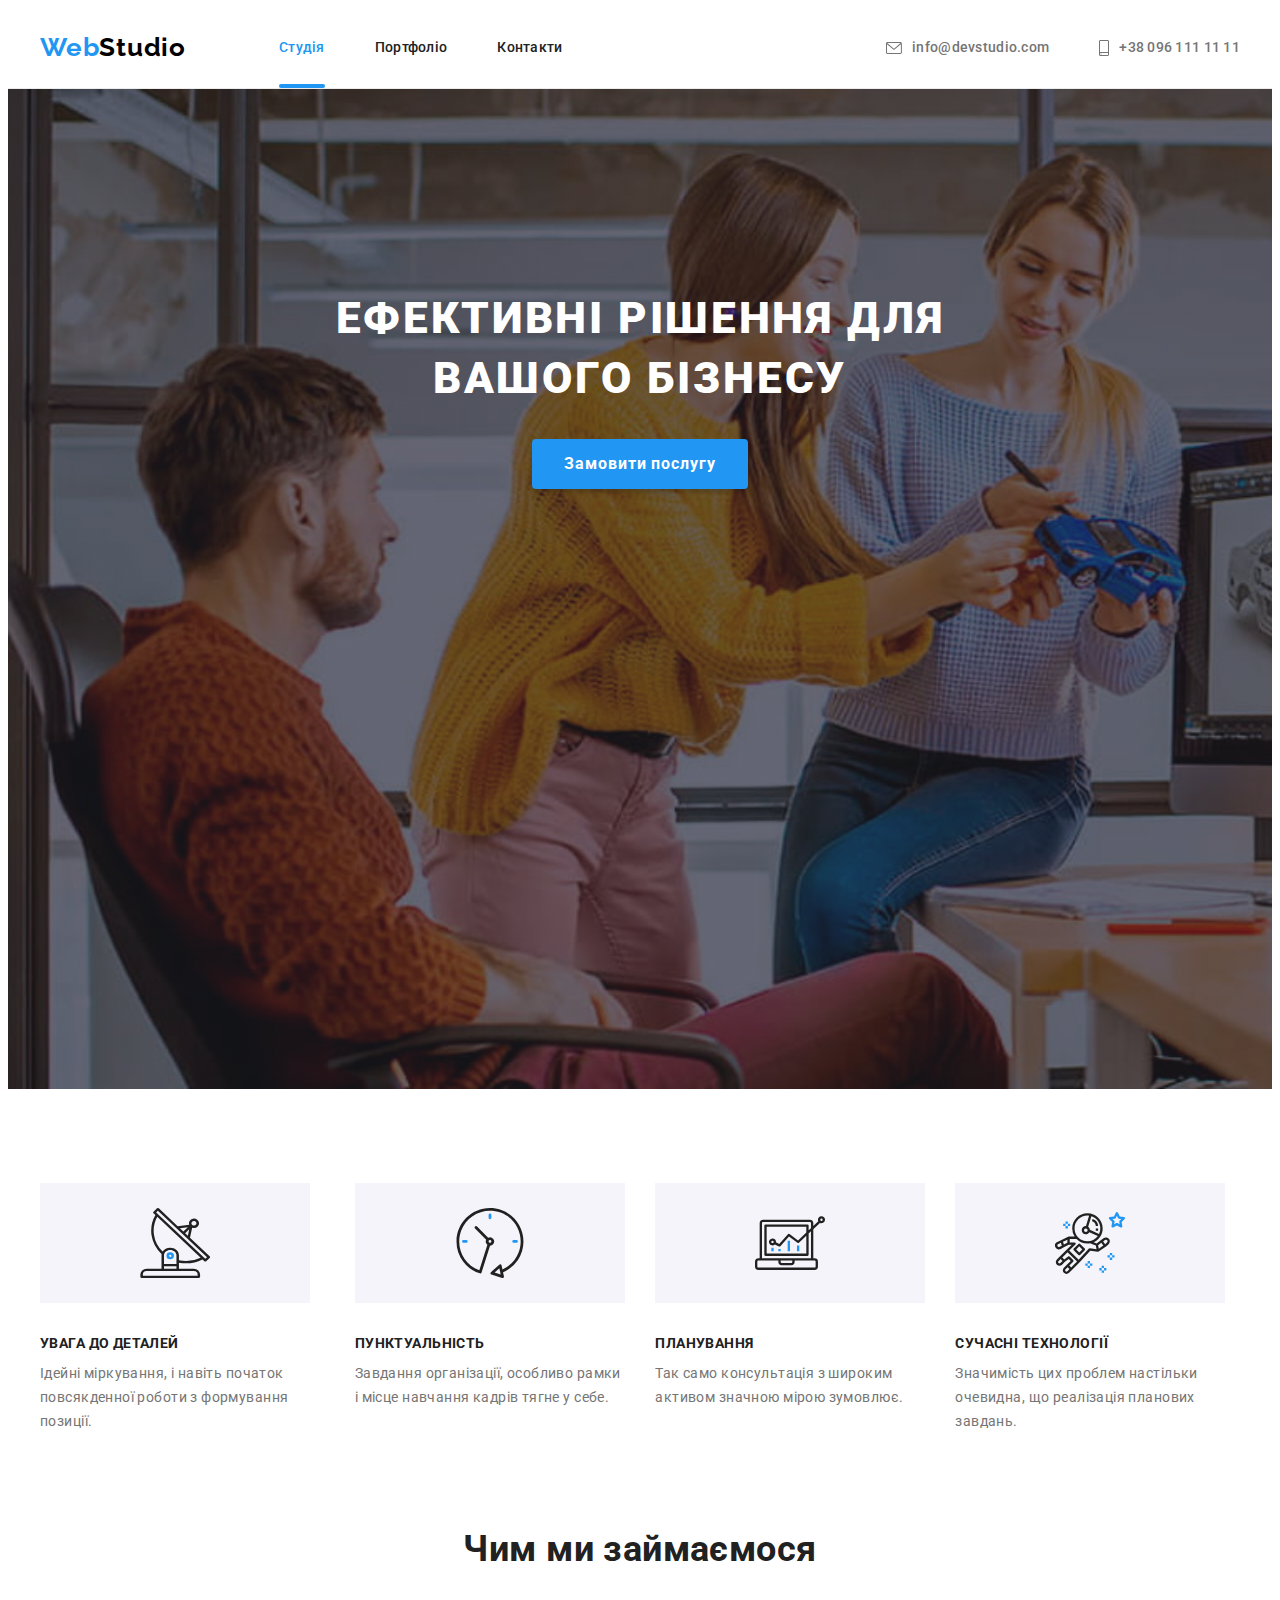
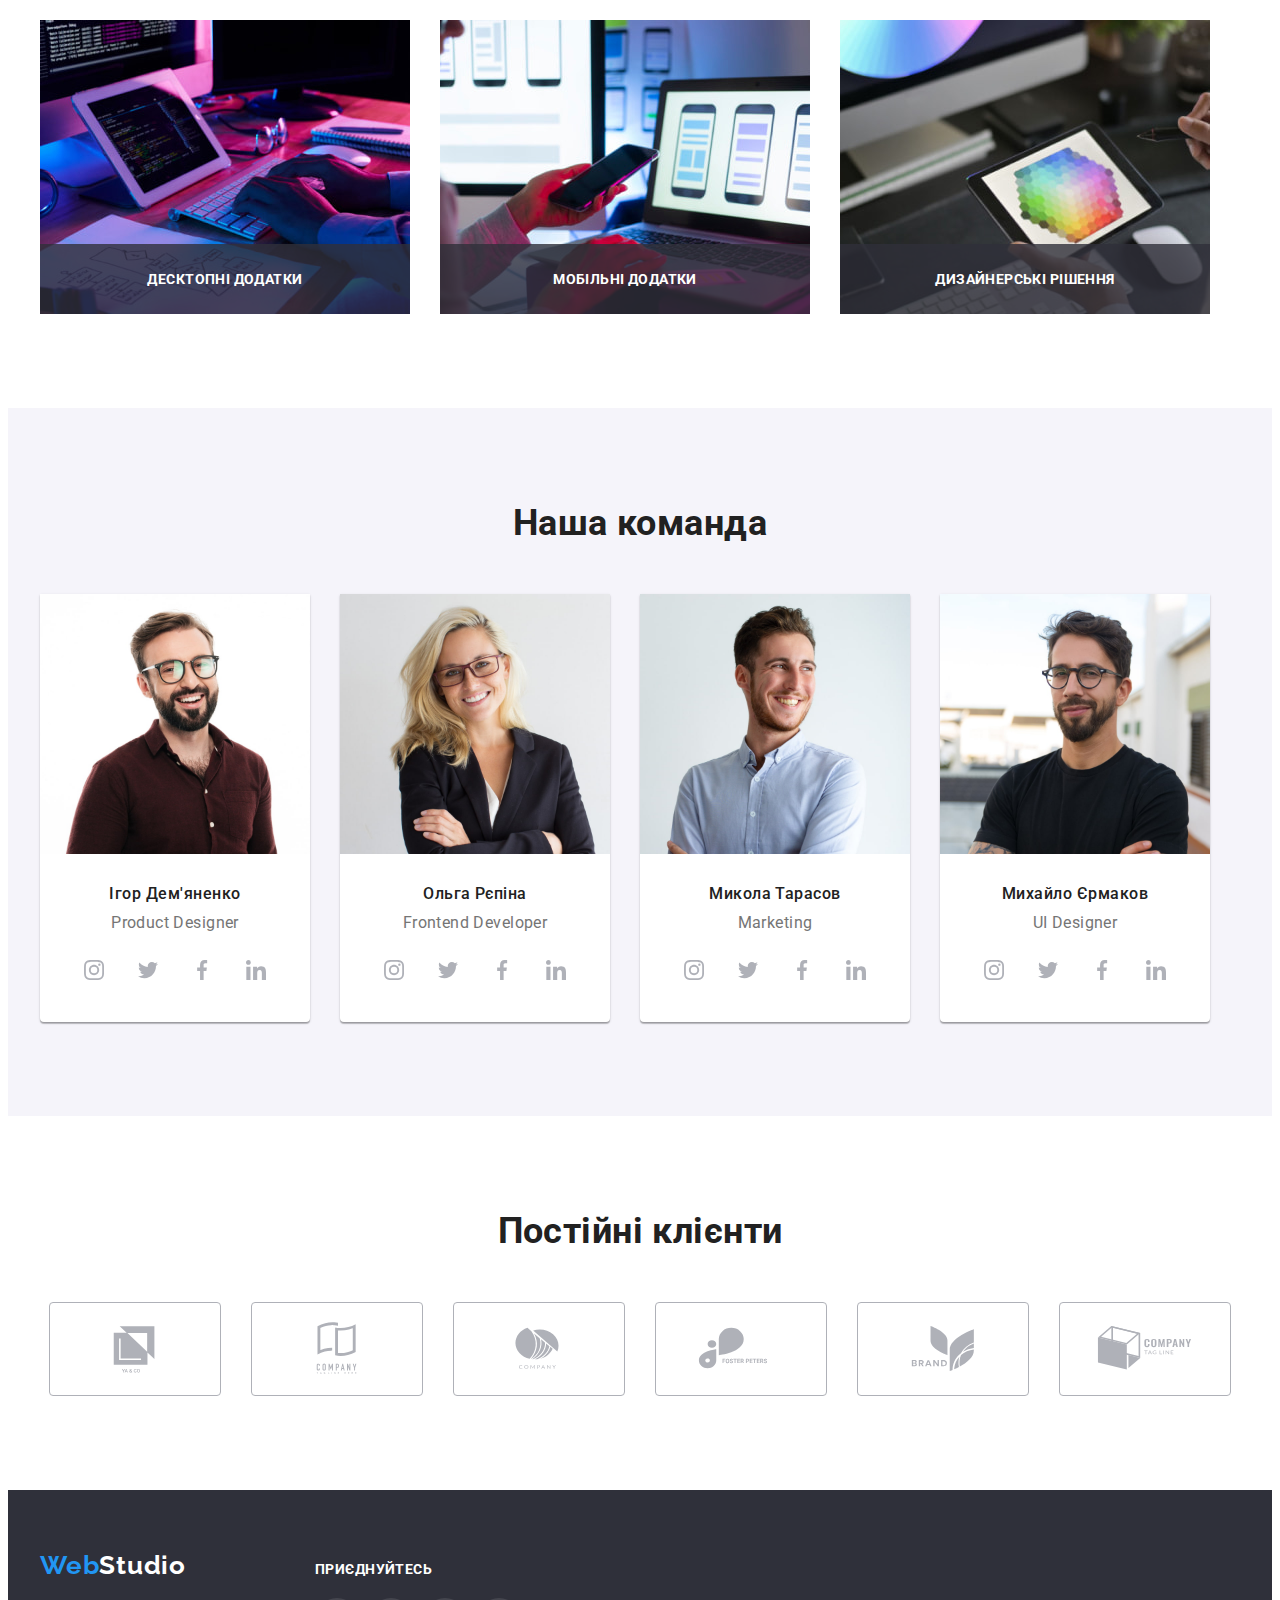
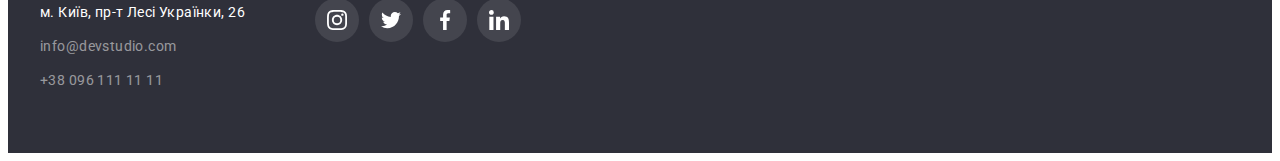
==== index.html @ 172106c4 "Initial commit" ====
<!DOCTYPE html>
<html lang="uk">
  <head>
    <meta charset="UTF-8" />
    <meta http-equiv="X-UA-Compatible" content="IE=edge" />
    <meta name="viewport" content="width=device-width, initial-scale=1.0" />
    <meta name="description" content="WebStudio - Ефективні рішення для вашого бізнесу" />
    <!-- Favicon start -->
    <link
      rel="apple-touch-icon"
      sizes="180x180"
      href="./images/favicon-package/apple-touch-icon.png"
    />
    <link
      rel="icon"
      type="image/png"
      sizes="32x32"
      href="./images/favicon-package/favicon-32x32.png"
    />
    <link
      rel="icon"
      type="image/png"
      sizes="16x16"
      href="./images/favicon-package/favicon-16x16.png"
    />
    <link rel="manifest" href="./images/favicon-package/site.webmanifest" />
    <link rel="mask-icon" href="./images/favicon-package/safari-pinned-tab.svg" color="#5bbad5" />
    <meta name="msapplication-TileColor" content="#da532c" />
    <meta name="theme-color" content="#ffffff" />
    <!-- Favicon end -->
    <title>WebStudio</title>
    <!-- Fonts -->
    <link rel="preconnect" href="https://fonts.googleapis.com" />
    <link rel="preconnect" href="https://fonts.gstatic.com" crossorigin />
    <link
      href="https://fonts.googleapis.com/css2?family=Raleway:wght@700&family=Roboto:wght@400;500;700;900&display=swap"
      rel="stylesheet"
    />
    <!-- Modern-normalize -->
    <link
      rel="stylesheet"
      href="https://cdnjs.cloudflare.com/ajax/libs/modern-normalize/1.1.0/modern-normalize.min.css"
      integrity="sha512-wpPYUAdjBVSE4KJnH1VR1HeZfpl1ub8YT/NKx4PuQ5NmX2tKuGu6U/JRp5y+Y8XG2tV+wKQpNHVUX03MfMFn9Q=="
      crossorigin="anonymous"
      referrerpolicy="no-referrer"
    />
    <!-- Styles CSS -->
    <link href="./css/styles.css" rel="stylesheet" />
  </head>
  <body>
    <!-- Шапка -->
    <header class="header">
      <div class="header-container container">
        <nav class="nav">
          <a class="header-logo logo link" href="./index.html"
            ><span class="logo-accent">Web</span>Studio</a
          >
          <ul class="menu-list list">
            <li class="menu-item">
              <a class="menu-link link current" href="./index.html">Студія</a>
            </li>
            <li class="menu-item">
              <a class="menu-link link" href="./portfolio.html">Портфоліо</a>
            </li>
            <li class="menu-item"><a class="menu-link link" href="">Контакти</a></li>
          </ul>
        </nav>
        <ul class="contact-list list">
          <li class="contact-item">
            <a class="contact-link link" href="mailto:info@devstudio.com">
              <svg class="icon-envelope">
                <use href="./images/sprite.svg#icon-envelope"></use>
              </svg>
              info@devstudio.com</a
            >
          </li>
          <li class="contact-item">
            <a class="contact-link link" href="tel:+380961111111">
              <svg class="icon-smartphone">
                <use href="./images/sprite.svg#icon-smartphone"></use>
              </svg>
              +38 096 111 11 11</a
            >
          </li>
        </ul>
      </div>
    </header>

    <!-- Основна частина -->
    <main>
      <!-- hero -->
      <section class="hero">
        <div class="container">
          <h1 class="main-title">Ефективні рішення для вашого бізнесу</h1>
          <button class="hero-btn" type="button" data-modal-open>Замовити послугу</button>
        </div>
      </section>
      <!-- Переваги компанії -->
      <section class="benefits section">
        <div class="container">
          <h2 class="visually-hidden">Переваги компанії</h2>
          <ul class="benefits-list list">
            <li class="benefits-item antenna">
              <h3 class="benefits-headline">Увага до деталей</h3>
              <p class="benefits-text">
                Ідейні міркування, і навіть початок повсякденної роботи з формування позиції.
              </p>
            </li>
            <li class="benefits-item clock">
              <h3 class="benefits-headline">Пунктуальність</h3>
              <p class="benefits-text">
                Завдання організації, особливо рамки і місце навчання кадрів тягне у себе.
              </p>
            </li>
            <li class="benefits-item diagram">
              <h3 class="benefits-headline">Планування</h3>
              <p class="benefits-text">
                Так само консультація з широким активом значною мірою зумовлює.
              </p>
            </li>
            <li class="benefits-item astronaut">
              <h3 class="benefits-headline">Сучасні технології</h3>
              <p class="benefits-text">
                Значимість цих проблем настільки очевидна, що реалізація планових завдань.
              </p>
            </li>
          </ul>
        </div>
      </section>
      <!-- Чим ми займаємося -->
      <section class="activities section">
        <div class="container">
          <h2 class="activities-heading">Чим ми займаємося</h2>
          <ul class="activities-list list">
            <li class="activities-item">
              <img
                class="activities-img"
                src="./images/box-1.jpg"
                alt="Людина робить проект за допомогою планшета"
                width="370"
                height="294"
              />
              <p class="activities-text">Десктопні додатки</p>
            </li>
            <li class="activities-item">
              <img
                class="activities-img"
                src="./images/box-2.jpg"
                alt="Людина обирає дизайн застосунку для телефона"
                width="370"
                height="294"
              />
              <p class="activities-text">Мобільні додатки</p>
            </li>
            <li class="activities-item">
              <img
                class="activities-img"
                src="./images/box-3.jpg"
                alt="Людина тримає планшет з палеткою кольорів"
                width="370"
                height="294"
              />
              <p class="activities-text">Дизайнерські рішення</p>
            </li>
          </ul>
        </div>
      </section>
      <!-- Наша команда-->
      <section class="team section">
        <div class="container">
          <h2 class="team-heading">Наша команда</h2>
          <ul class="team-list list">
            <li class="team-item">
              <img
                class="team-img"
                src="./images/photo-1.jpg"
                alt="Фото чоловіка в окулярах"
                width="270"
                height="260"
              />
              <div class="team-container">
                <h3 class="team-headline">Ігор Дем'яненко</h3>
                <p class="team-text" lang="en">Product Designer</p>
                <ul class="team-social list">
                  <li class="social-item">
                    <a
                      href="#"
                      class="social-link link"
                      target="_blank"
                      rel="noreferrer noopener nofollow"
                      aria-label="instagram"
                    >
                      <svg class="social-icon">
                        <use href="./images/sprite.svg#icon-instagram"></use>
                      </svg>
                    </a>
                  </li>
                  <li class="social-item">
                    <a
                      href="#"
                      class="social-link link"
                      target="_blank"
                      rel="noreferrer noopener nofollow"
                      aria-label="twitter"
                    >
                      <svg class="social-icon">
                        <use href="./images/sprite.svg#icon-twitter"></use>
                      </svg>
                    </a>
                  </li>
                  <li class="social-item">
                    <a
                      href="#"
                      class="social-link link"
                      target="_blank"
                      rel="noreferrer noopener nofollow"
                      aria-label="facebook"
                    >
                      <svg class="social-icon">
                        <use href="./images/sprite.svg#icon-facebook"></use>
                      </svg>
                    </a>
                  </li>
                  <li class="social-item">
                    <a
                      href="#"
                      class="social-link link"
                      target="_blank"
                      rel="noreferrer noopener nofollow"
                      aria-label="linkedIn"
                    >
                      <svg class="social-icon">
                        <use href="./images/sprite.svg#icon-linkedin"></use>
                      </svg>
                    </a>
                  </li>
                </ul>
              </div>
            </li>
            <li class="team-item">
              <img
                class="team-img"
                src="./images/photo-2.jpg"
                alt="Фото жінки"
                width="270"
                height="260"
              />
              <div class="team-container">
                <h3 class="team-headline">Ольга Рєпіна</h3>
                <p class="team-text" lang="en">Frontend Developer</p>
                <ul class="team-social list">
                  <li class="social-item">
                    <a
                      href="#"
                      class="social-link link"
                      target="_blank"
                      rel="noreferrer noopener nofollow"
                      aria-label="instagram"
                    >
                      <svg class="social-icon">
                        <use href="./images/sprite.svg#icon-instagram"></use>
                      </svg>
                    </a>
                  </li>
                  <li class="social-item">
                    <a
                      href="#"
                      class="social-link link"
                      target="_blank"
                      rel="noreferrer noopener nofollow"
                      aria-label="twitter"
                    >
                      <svg class="social-icon">
                        <use href="./images/sprite.svg#icon-twitter"></use>
                      </svg>
                    </a>
                  </li>
                  <li class="social-item">
                    <a
                      href="#"
                      class="social-link link"
                      target="_blank"
                      rel="noreferrer noopener nofollow"
                      aria-label="facebook"
                    >
                      <svg class="social-icon">
                        <use href="./images/sprite.svg#icon-facebook"></use>
                      </svg>
                    </a>
                  </li>
                  <li class="social-item">
                    <a
                      href="#"
                      class="social-link link"
                      target="_blank"
                      rel="noreferrer noopener nofollow"
                      aria-label="linkedIn"
                    >
                      <svg class="social-icon">
                        <use href="./images/sprite.svg#icon-linkedin"></use>
                      </svg>
                    </a>
                  </li>
                </ul>
              </div>
            </li>
            <li class="team-item">
              <img
                class="team-img"
                src="./images/photo-3.jpg"
                alt="Фото чоловіка"
                width="270"
                height="260"
              />
              <div class="team-container">
                <h3 class="team-headline">Микола Тарасов</h3>
                <p class="team-text" lang="en">Marketing</p>
                <ul class="team-social list">
                  <li class="social-item">
                    <a
                      href="#"
                      class="social-link link"
                      target="_blank"
                      rel="noreferrer noopener nofollow"
                      aria-label="instagram"
                    >
                      <svg class="social-icon">
                        <use href="./images/sprite.svg#icon-instagram"></use>
                      </svg>
                    </a>
                  </li>
                  <li class="social-item">
                    <a
                      href="#"
                      class="social-link link"
                      target="_blank"
                      rel="noreferrer noopener nofollow"
                      aria-label="twitter"
                    >
                      <svg class="social-icon">
                        <use href="./images/sprite.svg#icon-twitter"></use>
                      </svg>
                    </a>
                  </li>
                  <li class="social-item">
                    <a
                      href="#"
                      class="social-link link"
                      target="_blank"
                      rel="noreferrer noopener nofollow"
                      aria-label="facebook"
                    >
                      <svg class="social-icon">
                        <use href="./images/sprite.svg#icon-facebook"></use>
                      </svg>
                    </a>
                  </li>
                  <li class="social-item">
                    <a
                      href="#"
                      class="social-link link"
                      target="_blank"
                      rel="noreferrer noopener nofollow"
                      aria-label="linkedIn"
                    >
                      <svg class="social-icon">
                        <use href="./images/sprite.svg#icon-linkedin"></use>
                      </svg>
                    </a>
                  </li>
                </ul>
              </div>
            </li>
            <li class="team-item">
              <img
                class="team-img"
                src="./images/photo-4.jpg"
                alt="Фото чоловіка в окулярах"
                width="270"
                height="260"
              />
              <div class="team-container">
                <h3 class="team-headline">Михайло Єрмаков</h3>
                <p class="team-text" lang="en">UI Designer</p>
                <ul class="team-social list">
                  <li class="social-item">
                    <a
                      href="#"
                      class="social-link link"
                      target="_blank"
                      rel="noreferrer noopener nofollow"
                      aria-label="instagram"
                    >
                      <svg class="social-icon">
                        <use href="./images/sprite.svg#icon-instagram"></use>
                      </svg>
                    </a>
                  </li>
                  <li class="social-item">
                    <a
                      href="#"
                      class="social-link link"
                      target="_blank"
                      rel="noreferrer noopener nofollow"
                      aria-label="twitter"
                    >
                      <svg class="social-icon">
                        <use href="./images/sprite.svg#icon-twitter"></use>
                      </svg>
                    </a>
                  </li>
                  <li class="social-item">
                    <a
                      href="#"
                      class="social-link link"
                      target="_blank"
                      rel="noreferrer noopener nofollow"
                      aria-label="facebook"
                    >
                      <svg class="social-icon">
                        <use href="./images/sprite.svg#icon-facebook"></use>
                      </svg>
                    </a>
                  </li>
                  <li class="social-item">
                    <a
                      href="#"
                      class="social-link link"
                      target="_blank"
                      rel="noreferrer noopener nofollow"
                      aria-label="linkedIn"
                    >
                      <svg class="social-icon">
                        <use href="./images/sprite.svg#icon-linkedin"></use>
                      </svg>
                    </a>
                  </li>
                </ul>
              </div>
            </li>
          </ul>
        </div>
      </section>
      <!-- Постійні клієнти -->
      <section class="partners-section section">
        <div class="container">
          <h2 class="partners-heading">Постійні клієнти</h2>
          <ul class="partners-list list">
            <li class="partners-item">
              <a
                href=""
                class="partners-link link"
                target="_blank"
                rel="noreferrer noopener nofollow"
                aria-label="YA and CO website"
              >
                <svg class="partner-icon">
                  <use href="./images/sprite.svg#icon-logo-1"></use>
                </svg>
              </a>
            </li>
            <li class="partners-item">
              <a
                href=""
                class="partners-link link"
                target="_blank"
                rel="noreferrer noopener nofollow"
                aria-label="Taglin Here Company website"
              >
                <svg class="partner-icon">
                  <use href="./images/sprite.svg#icon-logo-2"></use>
                </svg>
              </a>
            </li>
            <li class="partners-item">
              <a
                href=""
                class="partners-link link"
                target="_blank"
                rel="noreferrer noopener nofollow"
                aria-label="Company website"
              >
                <svg class="partner-icon">
                  <use href="./images/sprite.svg#icon-logo-3"></use>
                </svg>
              </a>
            </li>
            <li class="partners-item">
              <a
                href=""
                class="partners-link link"
                target="_blank"
                rel="noreferrer noopener nofollow"
                aria-label="Foster Peters website"
              >
                <svg class="partner-icon">
                  <use href="./images/sprite.svg#icon-logo-4"></use>
                </svg>
              </a>
            </li>
            <li class="partners-item">
              <a
                href=""
                class="partners-link link"
                target="_blank"
                rel="noreferrer noopener nofollow"
                aria-label="Brand website"
              >
                <svg class="partner-icon">
                  <use href="./images/sprite.svg#icon-logo-5"></use>
                </svg>
              </a>
            </li>
            <li class="partners-item">
              <a
                href=""
                class="partners-link link"
                target="_blank"
                rel="noreferrer noopener nofollow"
                aria-label="Tag line company website"
              >
                <svg class="partner-icon">
                  <use href="./images/sprite.svg#icon-logo-6"></use>
                </svg>
              </a>
            </li>
          </ul>
        </div>
      </section>
    </main>

    <!-- Підвал -->
    <footer class="footer">
      <div class="footer-container container">
        <div class="addres-wrap">
          <a class="footer-logo logo link" href="./index.html"
            ><span class="logo-accent">Web</span><span class="footer-logo-accent">Studio</span></a
          >
          <address class="address">
            <ul class="address-list list">
              <li class="address-item">
                <a
                  class="address-link link map"
                  href="https://www.google.com.ua/maps/place/бул.+Леси+Украинки,+26,+Киев,+02000/@50.4265841,30.5361971,17z"
                  target="_blank"
                  rel="noreferrer noopener nofollow"
                  >м. Київ, пр-т Лесі Українки, 26</a
                >
              </li>
              <li class="address-item">
                <a class="address-link link mail" href="mailto:info@devstudio.com"
                  >info@devstudio.com</a
                >
              </li>
              <li class="address-item">
                <a class="address-link link tel" href="tel:+380961111111">+38 096 111 11 11</a>
              </li>
            </ul>
          </address>
        </div>
        <div class="footer-wrap">
          <p class="footer-title">Приєднуйтесь</p>
          <ul class="footer-links list">
            <li>
              <a
                href="#"
                class="social-footer link"
                target="_blank"
                rel="noreferrer noopener nofollow"
                aria-label="instagram"
              >
                <svg class="social-icon">
                  <use href="./images/sprite.svg#icon-instagram"></use>
                </svg>
              </a>
            </li>
            <li>
              <a
                href="#"
                class="social-footer link"
                target="_blank"
                rel="noreferrer noopener nofollow"
                aria-label="twitter"
              >
                <svg class="social-icon">
                  <use href="./images/sprite.svg#icon-twitter"></use>
                </svg>
              </a>
            </li>
            <li>
              <a
                href="#"
                class="social-footer link"
                target="_blank"
                rel="noreferrer noopener nofollow"
                aria-label="facebook"
              >
                <svg class="social-icon">
                  <use href="./images/sprite.svg#icon-facebook"></use>
                </svg>
              </a>
            </li>
            <li>
              <a
                href="#"
                class="social-footer link"
                target="_blank"
                rel="noreferrer noopener nofollow"
                aria-label="linkedIn"
              >
                <svg class="social-icon">
                  <use href="./images/sprite.svg#icon-linkedin"></use>
                </svg>
              </a>
            </li>
          </ul>
        </div>
      </div>
    </footer>

    <!----------- Модальне вікно --------------->
    <div class="backdrop is-hidden" data-modal>
      <div class="modal">
        <button class="modal-btn" type="button" aria-label="закрити форму" data-modal-close>
          <svg class="modal-icon" width="18" height="18">
            <use href="./images/sprite.svg#icon-close"></use>
          </svg>
        </button>
      </div>
    </div>

    <script src="./js/modal.js"></script>
  </body>
</html>
---- css/styles.css ----
/*---------------------------- global------------------------------------ */
:root {
  /* ================= background colors ===============*/
  --main-background-color: #ffffff;
  --accent-background-color: #f5f4fa;
  --header-color: #212121;
  --footer-bcg-color: #2f303a;
  --footer-links-bcg: rgba(255, 255, 255, 0.1);
  --activities-text-bcg: rgba(47, 48, 58, 0.8);
  --portfolio-cards-hover: rgba(33, 150, 243, 0.9);
  --modal-window: rgba(0, 0, 0, 0.2);
  /* ==================== text colors ================ */
  --main-text-color: #757575;
  --portfolio-bcg-color: #eeeeee;
  --logo-main-color: #000000;
  --footer-contacts-color: rgba(225, 225, 225, 0.6);
  --footer-links-text: #ffffff;
  --text-and-button-accent: #2196f3;
  --effects-text: #ffffff;
  /* ========== decorative elements colors ========== */
  --header-line-color: #ececec;
  --portfolio-border: #eeeeee;
  --social-icons-color: #afb1b8;
  /* ========= text settings ======================== */
  --main-font: 'Roboto', sans-serif;
  --secondary-font: 'Raleway', sans-serif;
  /* ==================== animation ================= */
  --time-function: cubic-bezier(0.4, 0, 0.2, 1);
  --animation-time: 250ms;
}

body {
  background-color: var(--main-background-color);
  color: var(--main-text-color);
  font-family: var(--main-font);
  font-size: 14px;
  letter-spacing: 0.03em;
}
h1,
h2,
h3,
h4,
h5,
h6,
p {
  margin: 0;
  padding: 0;
}
img {
  display: block;
  width: 100%;
  height: auto;
}
button {
  display: block;
  margin: 0 auto;
  cursor: pointer;
  border: none;
  border-radius: 4px;
}
.address {
  font-style: normal;
}
.container {
  width: 1200px;
  padding: 0 15px;
  margin: 0 auto;
}
.section {
  padding-top: 94px;
  padding-bottom: 94px;
}
.list {
  list-style: none;
  margin: 0;
  padding-left: 0;
}
.link {
  text-decoration: none;
  color: var(--main-text-color);
}

.visually-hidden {
  position: absolute;
  width: 1px;
  height: 1px;
  margin: -1px;
  border: 0;
  padding: 0;
  white-space: nowrap;
  clip-path: inset(100%);
  clip: rect(0 0 0 0);
  overflow: hidden;
}
/* -------------------------- global end -------------------------------*/

/* ============================ header =================================*/
.header {
  border-bottom: 1px solid var(--header-line-color);
}
.header-container {
  display: flex;
  align-items: center;
}
.nav {
  display: flex;
  align-items: center;
}
.header-logo {
  margin-right: 93px;
}
.logo {
  color: var(--logo-main-color);
  font-family: var(--secondary-font);
  font-weight: 700;
  font-size: 26px;
  line-height: 1.2;
  letter-spacing: 0.03em;
}
.logo-accent {
  color: var(--text-and-button-accent);
}
.menu-list {
  display: flex;
}
.menu-item {
  position: relative;
}
.menu-item:not(:last-child) {
  margin-right: 50px;
}
.menu-link,
.contact-link {
  padding-top: 32px;
  padding-bottom: 32px;

  font-weight: 500;
  line-height: 1.14;
  letter-spacing: 0.02em;
}
.menu-link {
  display: inline-block;
  color: var(--header-color);

  transition: color var(--animation-time) var(--time-function);
}
.current {
  color: var(--text-and-button-accent);
}
.current::after {
  position: absolute;
  bottom: 0;
  left: 0;

  display: inline-block;
  content: '';
  width: 100%;
  height: 4px;
  background-color: var(--text-and-button-accent);
  border-radius: 2px;
}

.menu-link:hover,
.menu-link:focus,
.contact-link:hover,
.contact-link:focus {
  color: var(--text-and-button-accent);
}
.contact-list {
  display: flex;
  align-items: center;
  margin-left: auto;
}
.contact-item:first-child {
  margin-right: 50px;
}
.contact-link {
  display: flex;
  align-items: center;

  color: var(--main-text-color);
  transition: color var(--animation-time) var(--time-function);
}
.icon-envelope {
  width: 16px;
  height: 12px;
}
.icon-smartphone {
  width: 10px;
  height: 16px;
}
.icon-envelope,
.icon-smartphone {
  fill: currentColor;
  margin-right: 10px;
}

/* ================================== footer ============================== */
.footer {
  background-color: var(--footer-bcg-color);
  padding: 60px 0;
}
.footer-container {
  display: flex;
  align-items: baseline;
}
.addres-wrap {
  margin-right: 70px;
}
.footer-logo {
  display: inline-block;
  margin-bottom: 20px;
}
.footer-logo-accent {
  color: var(--main-background-color);
}
.address-item {
  line-height: 1.7;
}
.address-item:not(:last-child) {
  margin-bottom: 10px;
}
.address-link {
  transition: color var(--animation-time) var(--time-function);
}
.map {
  color: var(--main-background-color);
}
.mail,
.tel {
  color: var(--footer-contacts-color);
}
.address-link:hover,
.address-link:focus {
  color: var(--text-and-button-accent);
}

.footer-title {
  margin-bottom: 20px;

  font-family: var(--main-font);
  font-weight: 700;
  line-height: 1.2;
  text-transform: uppercase;
  color: var(--footer-links-text);
}
.footer-links {
  display: flex;
  justify-items: center;
  gap: 10px;
}
.social-footer,
.social-link {
  display: flex;
  justify-content: center;
  align-items: center;
  width: 44px;
  height: 44px;
  border-radius: 50%;
  background-color: var(--footer-links-bcg);
  color: var(--main-background-color);

  transition: color var(--animation-time) var(--time-function),
    background-color var(--animation-time) var(--time-function);
}
.social-footer:hover,
.social-footer:focus {
  background-color: var(--text-and-button-accent);
}
.social-icon {
  width: 20px;
  height: 20px;
  fill: currentColor;
}

/* ---------------------------------- main ---------------------------*/
/* ---------------------------------- hero ---------------------------*/
.hero {
  max-width: 1600px;
  height: 600px;
  padding-top: 200px;
  padding-bottom: 200px;
  margin-left: auto;
  margin-right: auto;
  background-color: var(--footer-bcg-color);
  background-image: linear-gradient(to right, rgba(47, 48, 58, 0.4), rgba(47, 48, 58, 0.4)),
    url('../images/hero-bcg.jpg');
  background-size: cover;
  background-repeat: no-repeat;

  text-align: center;
}

.main-title {
  margin-bottom: 30px;
  margin-left: auto;
  margin-right: auto;
  max-width: 696px;

  font-weight: 900;
  font-size: 44px;
  line-height: 1.36;
  text-align: center;
  letter-spacing: 0.06em;
  text-transform: uppercase;
  color: var(--main-background-color);
}
.hero-btn {
  display: inline-block;
  padding: 10px 32px;
  min-width: 216px;
  box-shadow: 0px 4px 4px rgba(0, 0, 0, 0.15);
  border: none;

  background-color: var(--text-and-button-accent);
  color: var(--main-background-color);
  font-family: inherit;
  font-weight: 700;
  font-size: 16px;
  line-height: 1.87;
  text-align: center;
  letter-spacing: 0.06em;
  cursor: pointer;
}

/* --------------------------- Переваги компанії ------------------------*/
.benefits,
.activities {
  background-color: var(--main-background-color);
}
.benefits-list {
  display: flex;
  justify-content: space-between;
}
.benefits-item {
  width: calc(100%-90px / 4);
}
.benefits-item:not(:last-child) {
  margin-right: 30px;
}
.antenna::before,
.clock::before,
.diagram::before,
.astronaut::before {
  content: '';
  display: inline-block;
  width: 270px;
  height: 120px;
  margin-bottom: 30px;

  background-color: var(--accent-background-color);
  background-repeat: no-repeat;
  background-position: 50% 50%;
  background-size: 70px 70px;
}
.antenna::before {
  background-image: url(../images/advantages-1.svg);
}
.clock::before {
  background-image: url(../images/advantages-2.svg);
}
.diagram::before {
  background-image: url(../images/advantages-3.svg);
}
.astronaut::before {
  background-image: url(../images/advantages-4.svg);
}
.benefits-headline {
  margin-bottom: 10px;

  font-size: 14px;
  text-transform: uppercase;
  font-weight: 700;
  line-height: 1.14;
  color: var(--header-color);
}
.benefits-text {
  line-height: 1.71;
}

/*----------------------- Чим ми займаємося ---------------------------*/
.activities {
  padding-top: 0;
}
.activities-heading {
  margin-bottom: 50px;
}
.activities-heading,
.team-heading,
.partners-heading {
  font-weight: 700;
  font-size: 36px;
  line-height: 1.17;
  text-align: center;
  color: var(--header-color);
}
.activities-list {
  display: flex;
  gap: 30px;
}
.activities-item {
  position: relative;
}
.activities-text {
  position: absolute;
  bottom: 0;

  display: flex;
  align-items: center;
  justify-content: center;
  width: 100%;
  height: 70px;
  background-color: var(--activities-text-bcg);

  font-weight: 700;
  text-transform: uppercase;
  color: var(--effects-text);
}

/*----------------------------------- Наша команда ----------------------- */
.team {
  background-color: var(--accent-background-color);
}
.team-heading {
  margin-bottom: 50px;
}
.team-list {
  display: flex;
}
.team-item {
  background-color: var(--main-background-color);
  width: 270px;
  box-shadow: 0px 1px 3px rgba(0, 0, 0, 0.12), 0px 1px 1px rgba(0, 0, 0, 0.14),
    0px 2px 1px rgba(0, 0, 0, 0.2);
  border-radius: 0px 0px 4px 4px;
}
.team-item:not(:last-child) {
  margin-right: 30px;
}
.team-container {
  padding: 30px 0;
  text-align: center;
}
.team-headline {
  margin-bottom: 10px;

  font-weight: 500;
  font-size: 16px;
  line-height: 1.19;
  letter-spacing: 0.03em;
  color: var(--header-color);
}
.team-text {
  font-size: 16px;
  line-height: 1.19;
}

.team-social {
  display: flex;
  justify-content: center;
  gap: 10px;
  margin-top: 16px;
}
.social-link {
  background-color: var(--main-background-color);
  color: var(--social-icons-color);
}
.social-link:hover,
.social-link:focus {
  background-color: var(--text-and-button-accent);
  color: var(--main-background-color);
}

/* ------------------------Постійні клієнти ---------------------------- */
.partners-heading {
  margin-bottom: 50px;
}
.partners-list {
  display: flex;
  justify-content: center;
  gap: 30px;
}
.partners-link {
  display: block;
  width: 170px;
  height: 92px;

  display: flex;
  justify-content: center;
  align-items: center;

  color: var(--social-icons-color);
  border: 1px solid var(--social-icons-color);
  border-radius: 4px;

  transition: color var(--animation-time) var(--time-function),
    border-color var(--animation-time) var(--time-function);
}
.partners-link:hover,
.partners-link:focus {
  color: var(--text-and-button-accent);
  border: 1px solid var(--text-and-button-accent);
}
.partner-icon {
  width: 106px;
  height: 60px;
  fill: currentColor;
}

/* ============================ модальне вікно   ====================== */
.backdrop {
  position: fixed;
  top: 0;
  left: 0;
  width: 100%;
  height: 100%;
  background-color: var(--modal-window);
  opacity: 1;

  transition: opacity var(--animation-time) var(--time-function);
}
.backdrop.is-hidden {
  opacity: 0;
  pointer-events: none;
  /* visibility: hidden; */
}
.modal {
  position: absolute;
  top: 50%;
  left: 50%;
  transform: translate(-50%, -50%) scale(1);
  transition: transform var(--animation-time) var(--time-function);

  width: 528px;
  height: 581px;
  border-radius: 4px;

  background-color: #ffffff;
  box-shadow: 0px 1px 3px rgba(0, 0, 0, 0.12), 0px 1px 1px rgba(0, 0, 0, 0.14),
    0px 2px 1px rgba(0, 0, 0, 0.2);
}
.backdrop.is-hidden .modal {
  transform: translate(-50%, -50%) scale(0.5);
}
.modal-btn {
  position: absolute;
  top: 8px;
  right: 8px;

  display: flex;
  justify-content: center;
  align-items: center;

  width: 30px;
  height: 30px;
  background: #ffffff;
  border: 1px solid rgba(0, 0, 0, 0.1);
  border-radius: 50%;
}

/* ========================== кінець модального вікна ====================== */

/* ========================= portfolio page =================================*/
.portfolio {
  background-color: var(--main-background-color);
}
/* ---------------------- кнопки -------------------- */
.portfolio-list {
  display: flex;
  justify-content: center;
  margin-bottom: 50px;
}
.portfolio-item:not(:last-child) {
  margin-right: 8px;
}
.portfolio-btn {
  display: inline-block;
  padding: 6px 22px;

  font-family: inherit;
  font-weight: 500;
  font-size: 16px;
  line-height: 1.63;
  text-align: center;
  letter-spacing: 0.03em;
  color: var(--header-color);
  background-color: var(--accent-background-color);

  transition: color var(--animation-time) var(--time-function),
    background-color var(--animation-time) var(--time-function),
    box-shadow var(--animation-time) var(--time-function);
}
.portfolio-btn:hover,
.portfolio-btn:focus {
  color: var(--main-background-color);
  background-color: var(--text-and-button-accent);
  box-shadow: 0px 3px 1px rgba(0, 0, 0, 0.1), 0px 1px 2px rgba(0, 0, 0, 0.08),
    0px 2px 2px rgba(0, 0, 0, 0.12);
}
/* ----------------------- картки -------------------- */
.works-list {
  display: flex;
  flex-wrap: wrap;
  margin-right: -30px;
  margin-bottom: -30px;
}
.works-item {
  flex-basis: calc(100% / 3 - 30px);
  margin-right: 30px;
  margin-bottom: 30px;
}
.works-link {
  transition: box-shadow var(--animation-time) var(--time-function);
}

.works-link:hover,
.works-link:focus {
  display: block;
  box-shadow: 0px 1px 1px rgba(0, 0, 0, 0.12), 0px 4px 4px rgba(0, 0, 0, 0.06),
    1px 4px 6px rgba(0, 0, 0, 0.16);
}
/*--------------------- оверлей ------------------  */
.portfolio-img-thumb {
  position: relative;
  overflow: hidden;
}
.portfolio-overlay {
  position: absolute;
  bottom: 0;

  transform: translateY(100%);
  opacity: 0;
  transition: transform var(--animation-time) var(--time-function),
    opacity var(--animation-time) var(--time-function);

  display: flex;
  align-items: center;

  width: 100%;
  height: 100%;
  background-color: var(--portfolio-cards-hover);
}
.works-link:hover .portfolio-overlay,
.works-link:focus .portfolio-overlay {
  transform: translateY(0);
  opacity: 1;
}

.portfolio-overlay-text {
  display: inline-block;
  padding: 0 24px;

  font-size: 18px;
  line-height: 1.6;
  color: var(--effects-text);
}
/*--------------------- підпис ------------------  */
.works-shadow {
  padding: 20px 24px;
  border: 1px solid var(--portfolio-border);
  border-top: none;
}
.works-title {
  margin-bottom: 4px;
  font-weight: 700;
  font-size: 18px;
  line-height: 2;
  letter-spacing: 0.06em;
  color: var(--header-color);
}
.works-text {
  font-size: 16px;
  line-height: 1.88;
  letter-spacing: 0.03em;
}

/* ========================= portfolio page end ==============================*/
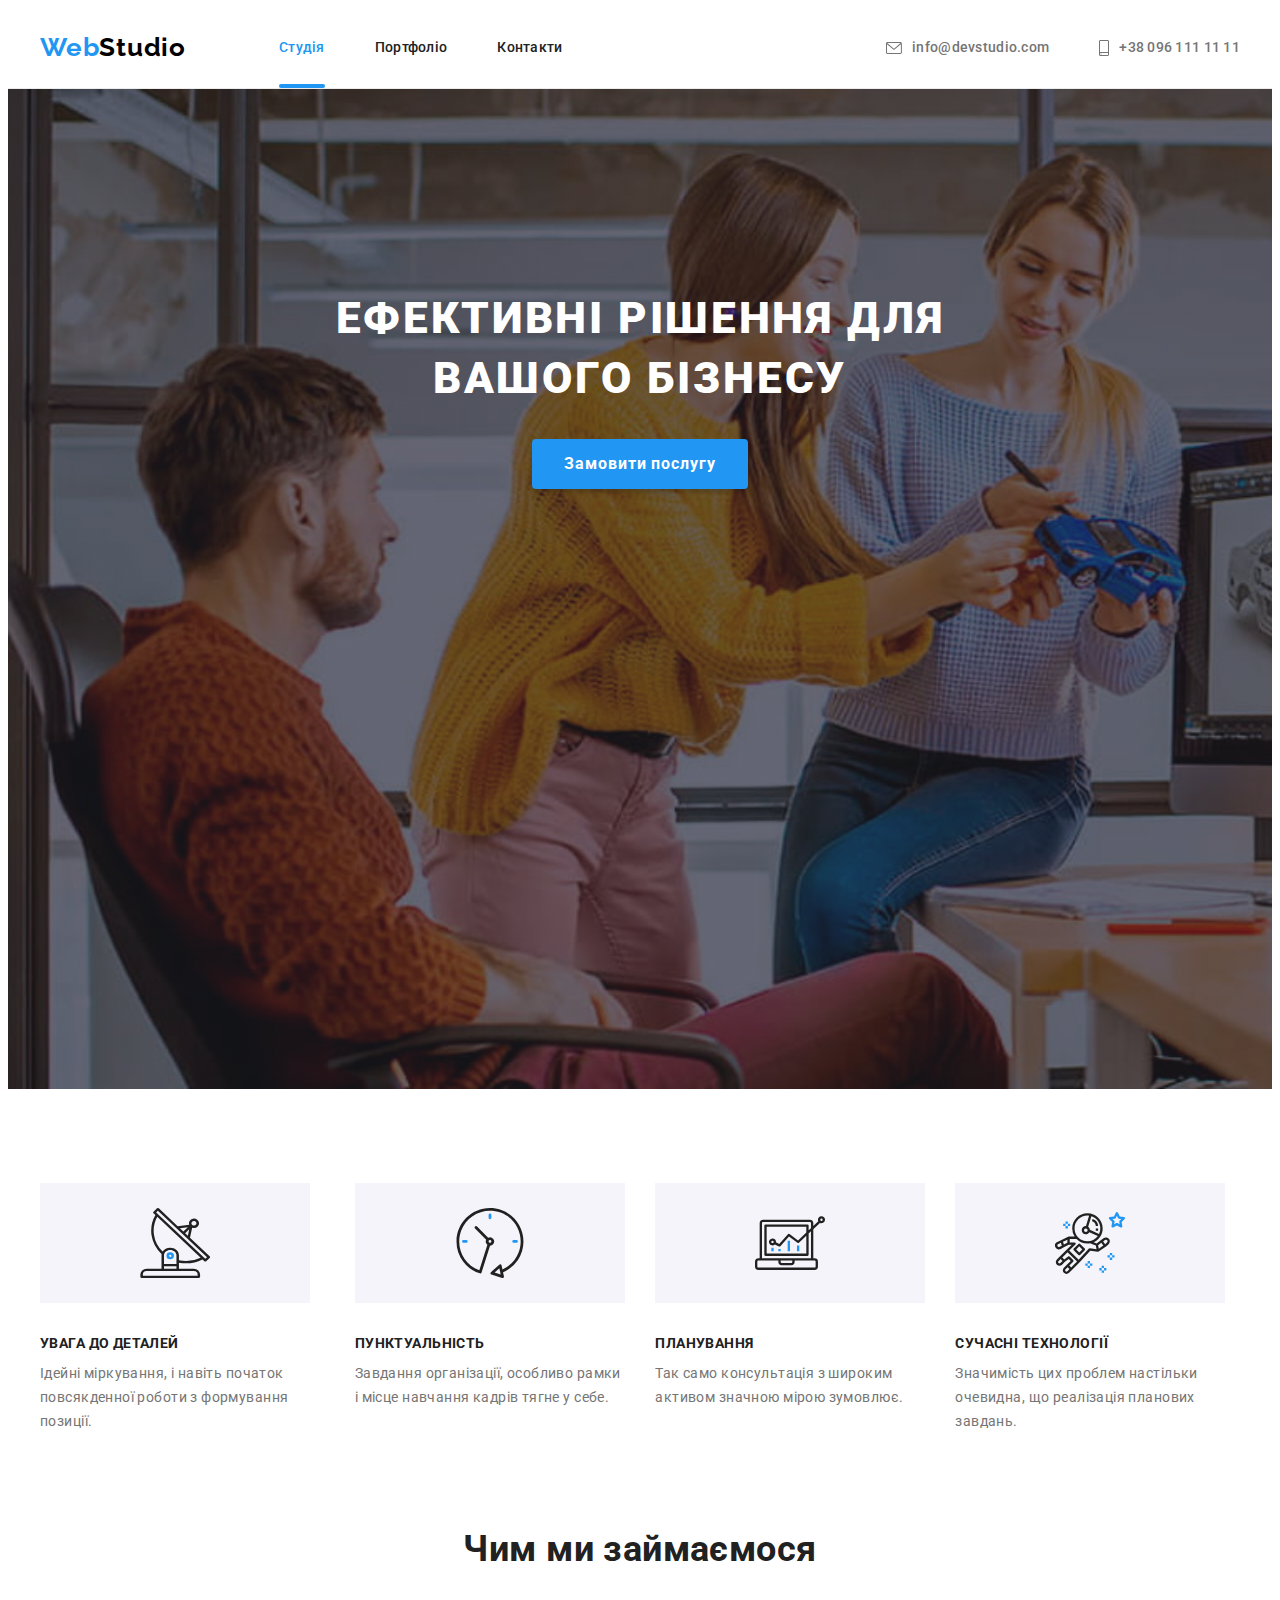
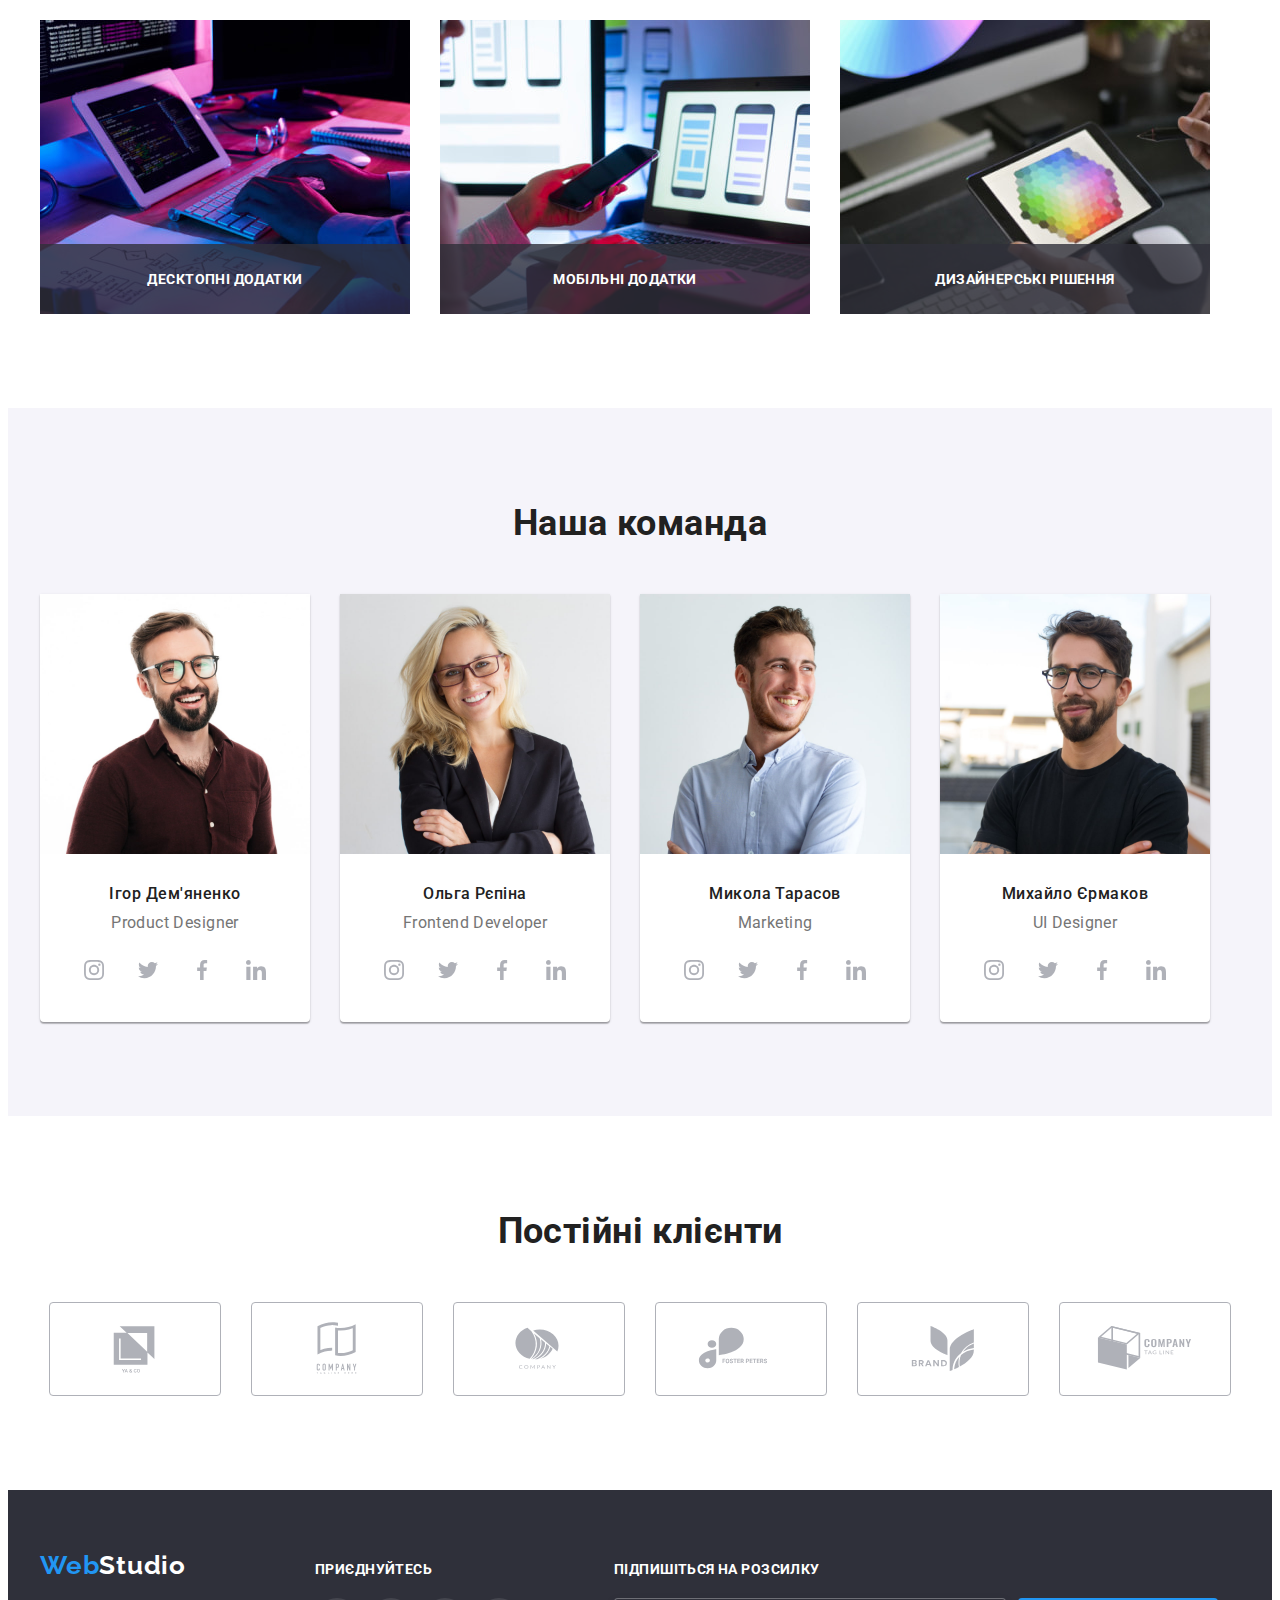
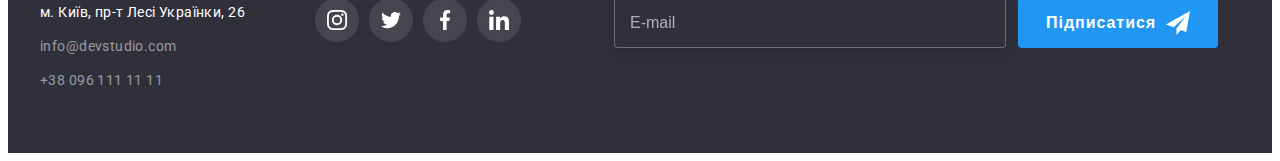
==== commit a52835b2: "footer form made" ====
--- a/index.html
+++ b/index.html
@@ -615,6 +615,18 @@
             </li>
           </ul>
         </div>
+        <form class="footer-form" name="footer-form" autocomplete="on">
+          <p class="footer-form-name">Підпишіться на розсилку</p>
+          <label class="footer-label">
+            <input class="footer-imput" name="email" type="email" placeholder="E-mail" />
+            <button class="footer-form-btn" type="submit">
+              Підписатися
+              <svg class="footer-form-icon">
+                <use href="./images/sprite.svg#send"></use>
+              </svg>
+            </button>
+          </label>
+        </form>
       </div>
     </footer>
 
--- a/css/styles.css
+++ b/css/styles.css
@@ -194,6 +194,7 @@
   fill: currentColor;
   margin-right: 10px;
 }
+/* -------------------------- header end -------------------------------*/
 
 /* ================================== footer ============================== */
 .footer {
@@ -273,7 +274,55 @@
   fill: currentColor;
 }
 
-/* ---------------------------------- main ---------------------------*/
+.footer-form {
+  margin-left: 93px;
+}
+.footer-form-name {
+  margin-bottom: 20px;
+
+  font-weight: 700;
+  line-height: 1.2;
+  text-transform: uppercase;
+  color: var(--footer-links-text);
+}
+.footer-label {
+  display: flex;
+  gap: 12px;
+}
+.footer-imput {
+  width: 360px;
+  padding: 15px;
+  background-color: var(--footer-bcg-color);
+  border: 1px solid rgba(255, 255, 255, 0.3);
+  filter: drop-shadow(0px 4px 4px rgba(0, 0, 0, 0.15));
+  border-radius: 4px;
+}
+.footer-imput::placeholder {
+  font-size: 16px;
+  line-height: 1.25;
+  color: rgba(255, 255, 255, 0.6);
+}
+.footer-form-btn {
+  display: flex;
+  align-items: center;
+
+  padding: 10px 28px;
+  background-color: var(--text-and-button-accent);
+
+  font-weight: 700;
+  font-size: 16px;
+  line-height: 1.9;
+  letter-spacing: 0.06em;
+  color: var(--effects-text);
+}
+.footer-form-icon {
+  width: 24px;
+  height: 24px;
+  margin-left: 10px;
+}
+/* -------------------------- footer end -------------------------------*/
+
+/* =============================== main ===============================*/
 /* ---------------------------------- hero ---------------------------*/
 .hero {
   max-width: 1600px;
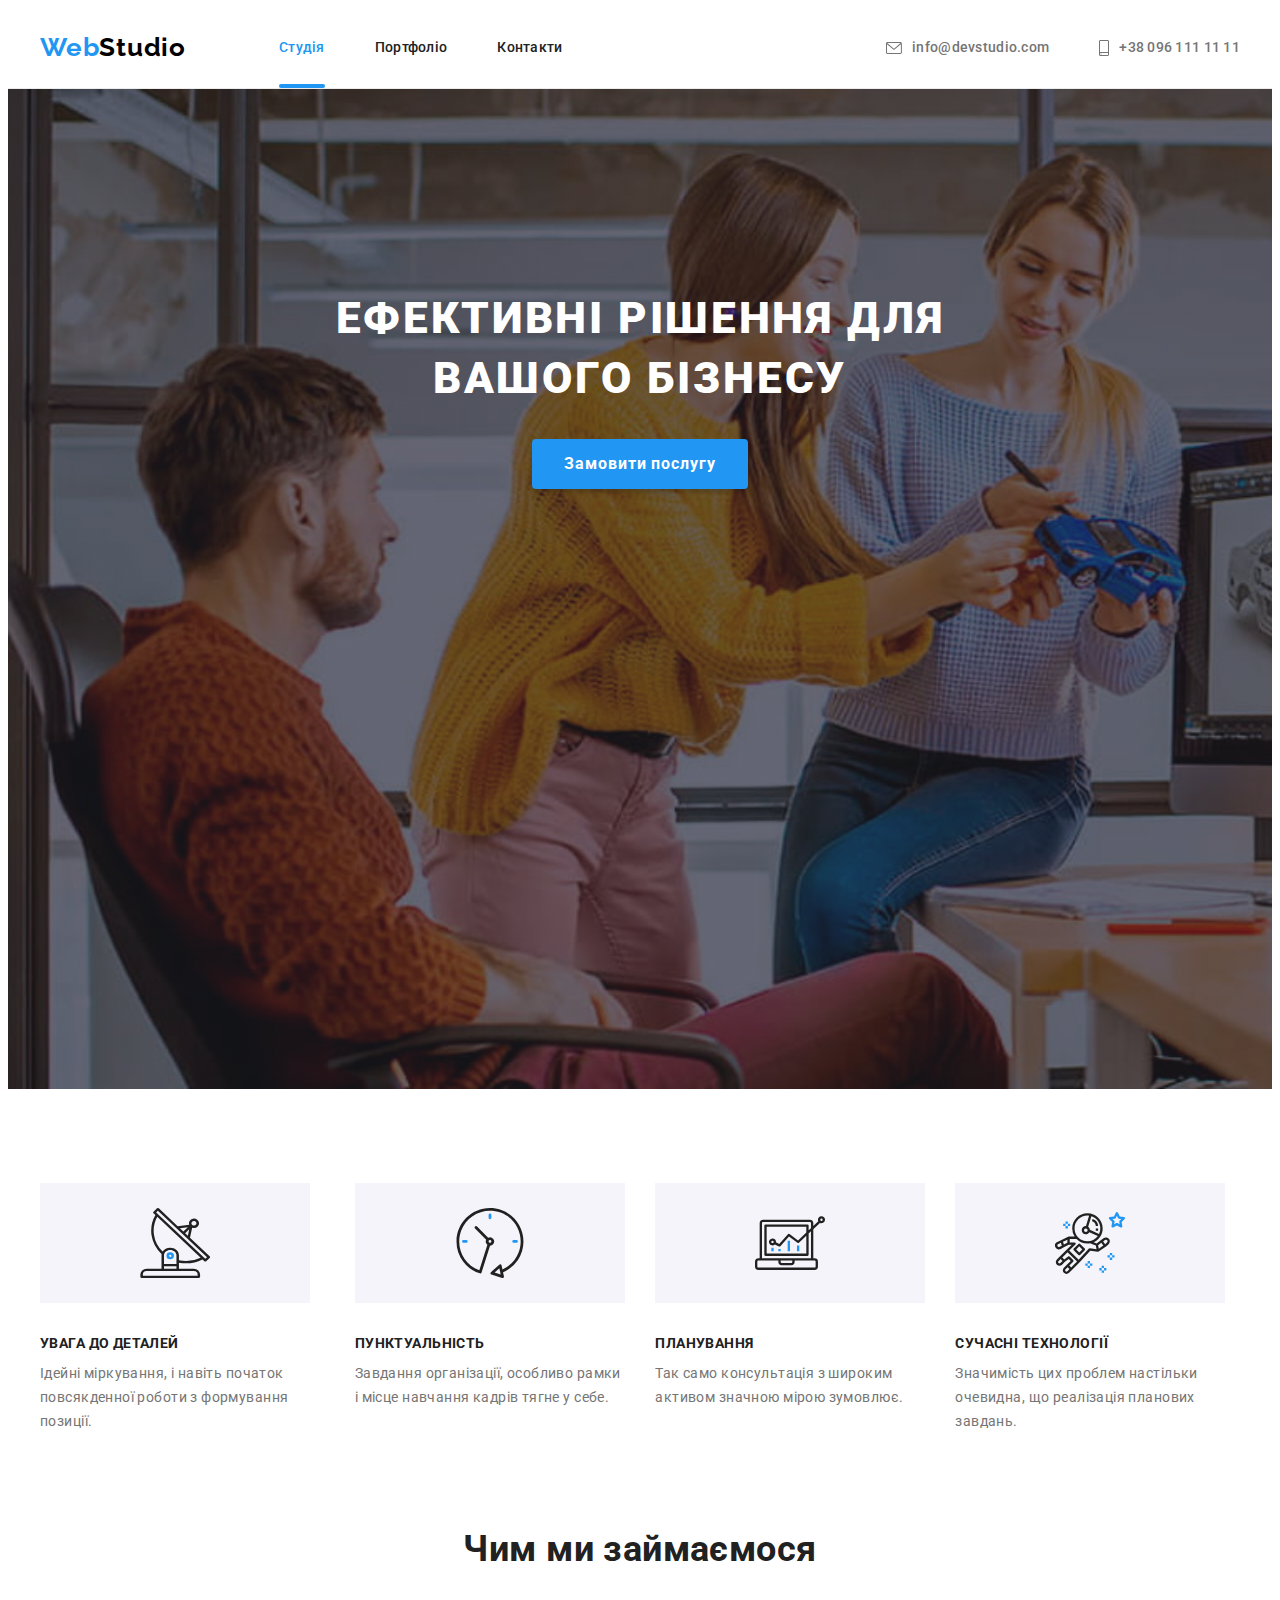
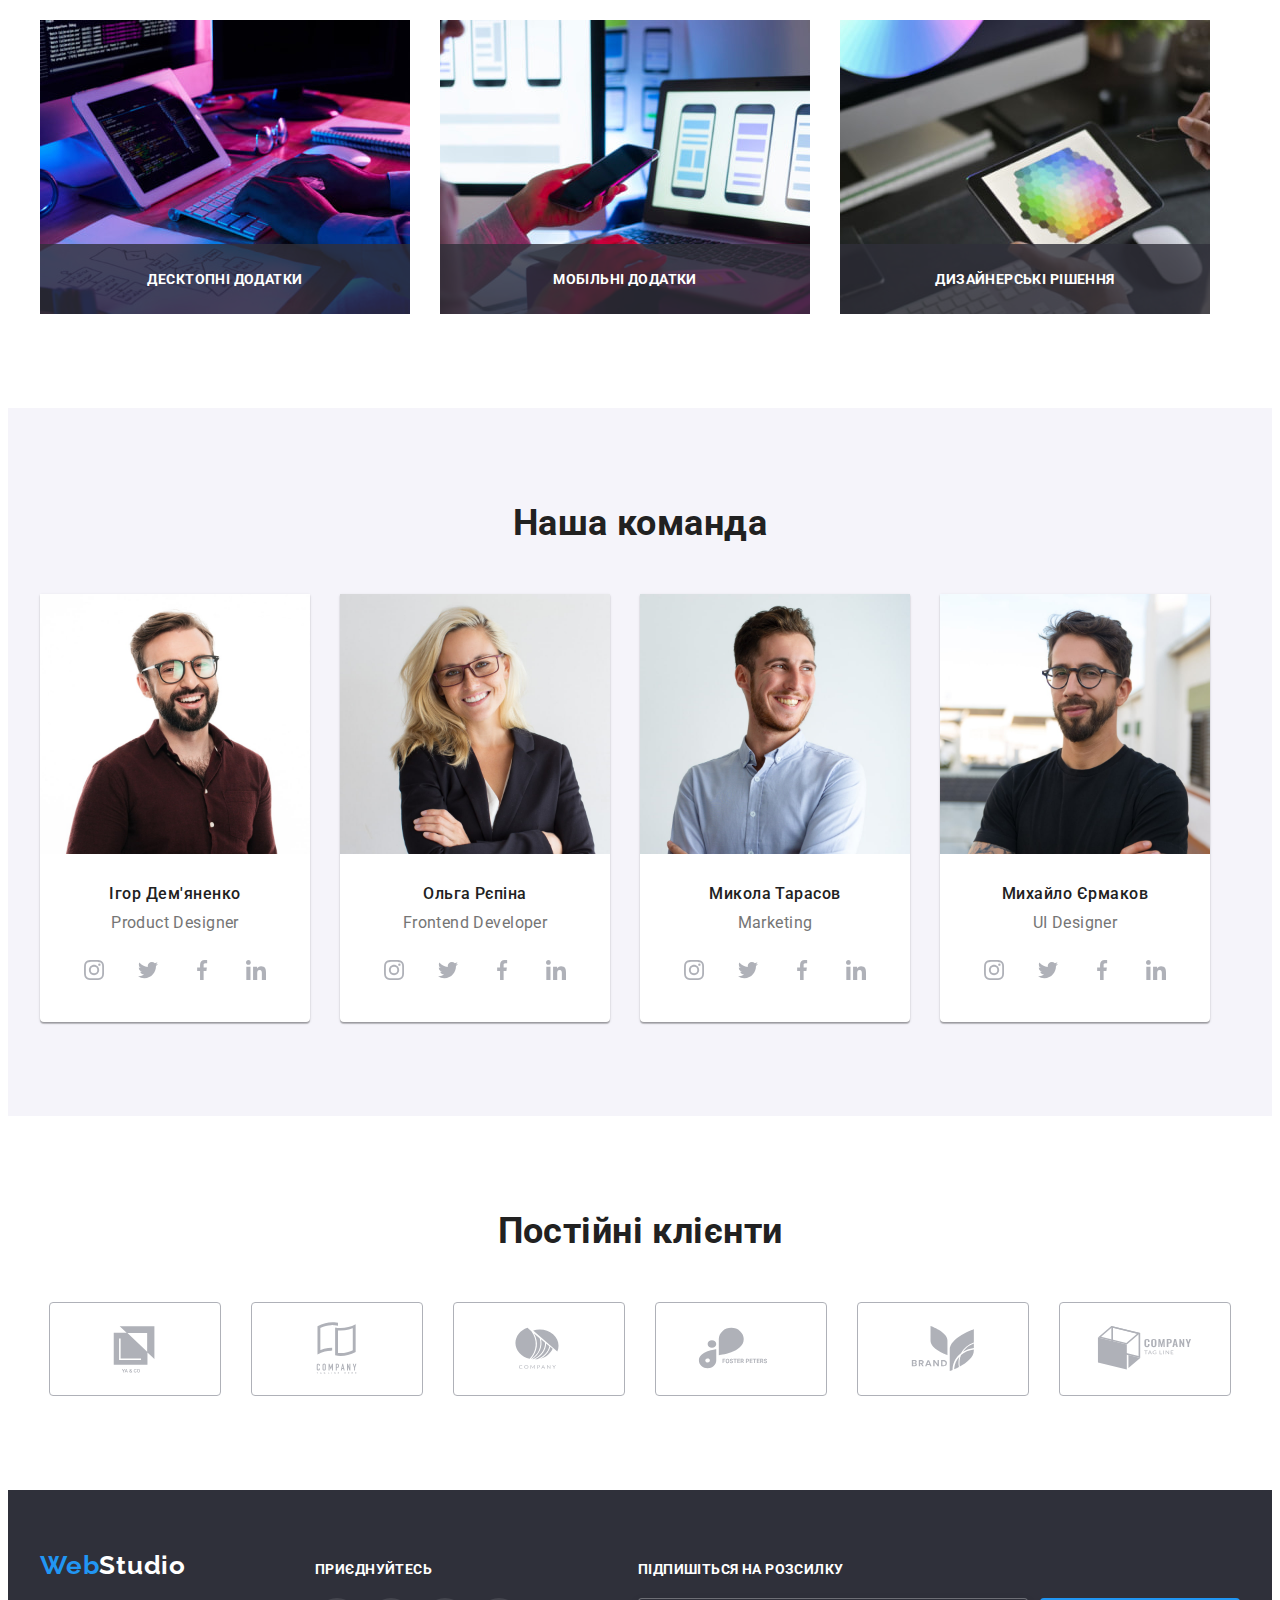
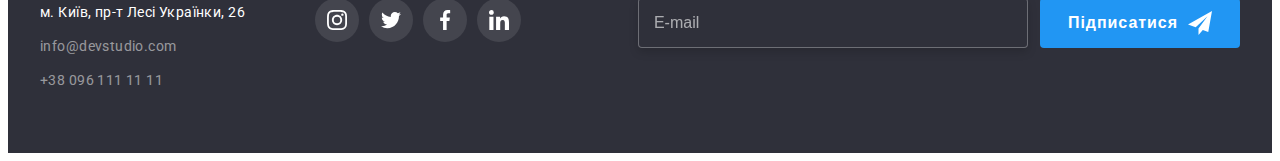
==== commit c67b26b1: "first corrections" ====
--- a/index.html
+++ b/index.html
@@ -615,10 +615,11 @@
             </li>
           </ul>
         </div>
+<div class="footer-form-container">
+          <p class="footer-form-name">Підпишіться на розсилку</p>
         <form class="footer-form" name="footer-form" autocomplete="on">
-          <p class="footer-form-name">Підпишіться на розсилку</p>
-          <label class="footer-label">
-            <input class="footer-imput" name="email" type="email" placeholder="E-mail" />
+                    <label class="footer-label">
+            <input class="footer-imput" name="email" type="email" placeholder="E-mail" required />
             <button class="footer-form-btn" type="submit">
               Підписатися
               <svg class="footer-form-icon">
@@ -627,6 +628,7 @@
             </button>
           </label>
         </form>
+</div>
       </div>
     </footer>
 
@@ -638,6 +640,50 @@
             <use href="./images/sprite.svg#icon-close"></use>
           </svg>
         </button>
+        <form class="modal-form" name="modal-form" autocomplete="on">
+          <p class="modal-form-title">Залиште свої дані, ми вам передзвонимо</p>
+          <label class="modal-label">
+            <span class="modal-label-name">Ім'я</span>
+            <input class="modal-imput" type="text" name="clientname" required/>
+            <svg class="modal-form-icon">
+              <use href="./images/sprite.svg#form-1"></use>
+            </svg>
+          </label>
+          <label class="modal-label">
+            <span class="modal-label-name">Телефон</span>
+            <input class="modal-imput" type="tel" name="tel" required/>
+            <svg class="modal-form-icon">
+              <use href="./images/sprite.svg#form-2"></use>
+            </svg>
+          </label>
+          <label class="modal-label">
+            <span class="modal-label-name">Пошта</span>
+            <input class="modal-imput" type="email" name="email" required/>
+            <svg class="modal-form-icon">
+              <use href="./images/sprite.svg#form-3"></use>
+            </svg>
+          </label>
+          <label class="modal-textarea-label">
+            <span class="modal-label-name">Коментар</span>
+            <textarea class="modal-textarea" name="comment" rows="5" placeholder="Введіть текст"></textarea>
+          </label>
+          <label class="modal-checkbox-label"> 
+            <input class="modal-checkbox visually-hidden" type="checkbox" name="license" required></input>
+            <span class="checkbox-field"></span>
+            <span class="checkbox-text">
+              Погоджуюся з розсилкою та приймаю
+              <a
+                href="#"
+                class="checkbox-link"
+                target="_blank"
+                rel="noreferrer noopener nofollow"
+                >Умови договору</a
+              >
+            </span>
+          </label>
+
+          <button class="modal-submit-btn" type="submit">Відправити</button>
+        </form>
       </div>
     </div>
 
--- a/css/styles.css
+++ b/css/styles.css
@@ -21,6 +21,7 @@
   --header-line-color: #ececec;
   --portfolio-border: #eeeeee;
   --social-icons-color: #afb1b8;
+  --modal-header-color: #212121;
   /* ========= text settings ======================== */
   --main-font: 'Roboto', sans-serif;
   --secondary-font: 'Raleway', sans-serif;
@@ -274,8 +275,9 @@
   fill: currentColor;
 }
 
-.footer-form {
-  margin-left: 93px;
+/*------------------------------ footer form ---------------------------*/
+.footer-form-container {
+  margin-left: auto;
 }
 .footer-form-name {
   margin-bottom: 20px;
@@ -290,17 +292,24 @@
   gap: 12px;
 }
 .footer-imput {
-  width: 360px;
+  width: 358px;
   padding: 15px;
   background-color: var(--footer-bcg-color);
   border: 1px solid rgba(255, 255, 255, 0.3);
   filter: drop-shadow(0px 4px 4px rgba(0, 0, 0, 0.15));
   border-radius: 4px;
+
+  color: #ffffff;
+
+  transition: border var(--animation-time) var(--time-function);
 }
 .footer-imput::placeholder {
   font-size: 16px;
   line-height: 1.25;
   color: rgba(255, 255, 255, 0.6);
+}
+.footer-imput:focus {
+  border: 1px solid var(--text-and-button-accent);
 }
 .footer-form-btn {
   display: flex;
@@ -577,6 +586,7 @@
   position: absolute;
   top: 50%;
   left: 50%;
+  padding: 40px;
   transform: translate(-50%, -50%) scale(1);
   transition: transform var(--animation-time) var(--time-function);
 
@@ -605,8 +615,138 @@
   background: #ffffff;
   border: 1px solid rgba(0, 0, 0, 0.1);
   border-radius: 50%;
-}
-
+
+  color: var(--modal-header-color);
+  transition: color var(--animation-time) var(--time-function);
+}
+.modal-btn:hover,
+.modal-btn:focus {
+  color: var(--text-and-button-accent);
+}
+.modal-icon {
+  fill: currentColor;
+}
+/*----------------------------- форма модалки --------------------------*/
+.modal-form-title {
+  margin-bottom: 12px;
+  padding: 0;
+  text-align: center;
+
+  font-weight: 700;
+  font-size: 20px;
+  line-height: 1.15;
+  color: var(--modal-header-color);
+}
+.modal-label {
+  position: relative;
+  display: block;
+  margin-bottom: 10px;
+}
+.modal-label-name {
+  display: block;
+  margin-bottom: 4px;
+
+  font-size: 12px;
+  line-height: 1.16;
+  letter-spacing: 0.01em;
+}
+.modal-imput {
+  display: block;
+  width: 450px;
+  height: 40px;
+  padding: 12px 12px 12px 42px;
+
+  outline: none;
+  border: 1px solid rgba(33, 33, 33, 0.2);
+  border-radius: 4px;
+
+  color: var(--modal-header-color);
+  transition: border var(--animation-time) var(--time-function);
+}
+.modal-textarea-label {
+  position: relative;
+  display: block;
+  margin-bottom: 20px;
+}
+.modal-textarea {
+  display: block;
+  width: 450px;
+  height: 120px;
+  resize: none;
+
+  padding: 12px;
+  margin-bottom: 20px;
+
+  border: 1px solid rgba(33, 33, 33, 0.2);
+  border-radius: 4px;
+  transition: border var(--animation-time) var(--time-function);
+}
+.modal-imput:focus-within,
+.modal-textarea:focus-within {
+  border: 1px solid var(--text-and-button-accent);
+}
+.modal-form-icon {
+  position: absolute;
+  top: 50%;
+  left: 12px;
+
+  width: 18px;
+  height: 18px;
+
+  fill: var(--modal-header-color);
+  transition: color var(--animation-time) var(--time-function);
+}
+.modal-imput:focus + .modal-form-icon {
+  fill: var(--text-and-button-accent);
+}
+.modal-textarea::placeholder {
+  font-size: 12px;
+  line-height: 1.16;
+  letter-spacing: 0.01em;
+
+  color: rgba(117, 117, 117, 0.5);
+}
+.modal-checkbox-label {
+  display: flex;
+  justify-content: center;
+  align-items: center;
+  gap: 8px;
+
+  margin-bottom: 30px;
+}
+.checkbox-text {
+  line-height: 1.7;
+}
+.checkbox-link {
+  color: var(--text-and-button-accent);
+}
+.checkbox-field {
+  display: inline-block;
+  width: 16px;
+  height: 16px;
+
+  border: 3px solid #212121;
+  border-radius: 2px;
+}
+.modal-checkbox:checked ~ .checkbox-field {
+  background-image: url(../images/icon-check.svg);
+  background-size: cover;
+  background-position: center;
+  background-origin: border-box;
+  border-color: var(--text-and-button-accent);
+}
+.modal-submit-btn {
+  padding: 10px 52px;
+  background-color: var(--text-and-button-accent);
+  box-shadow: 0px 4px 4px rgba(0, 0, 0, 0.15);
+  border-radius: 4px;
+
+  font-weight: 700;
+  font-size: 16px;
+  line-height: 1.88;
+  letter-spacing: 0.06em;
+  color: var(--effects-text);
+}
 /* ========================== кінець модального вікна ====================== */
 
 /* ========================= portfolio page =================================*/
